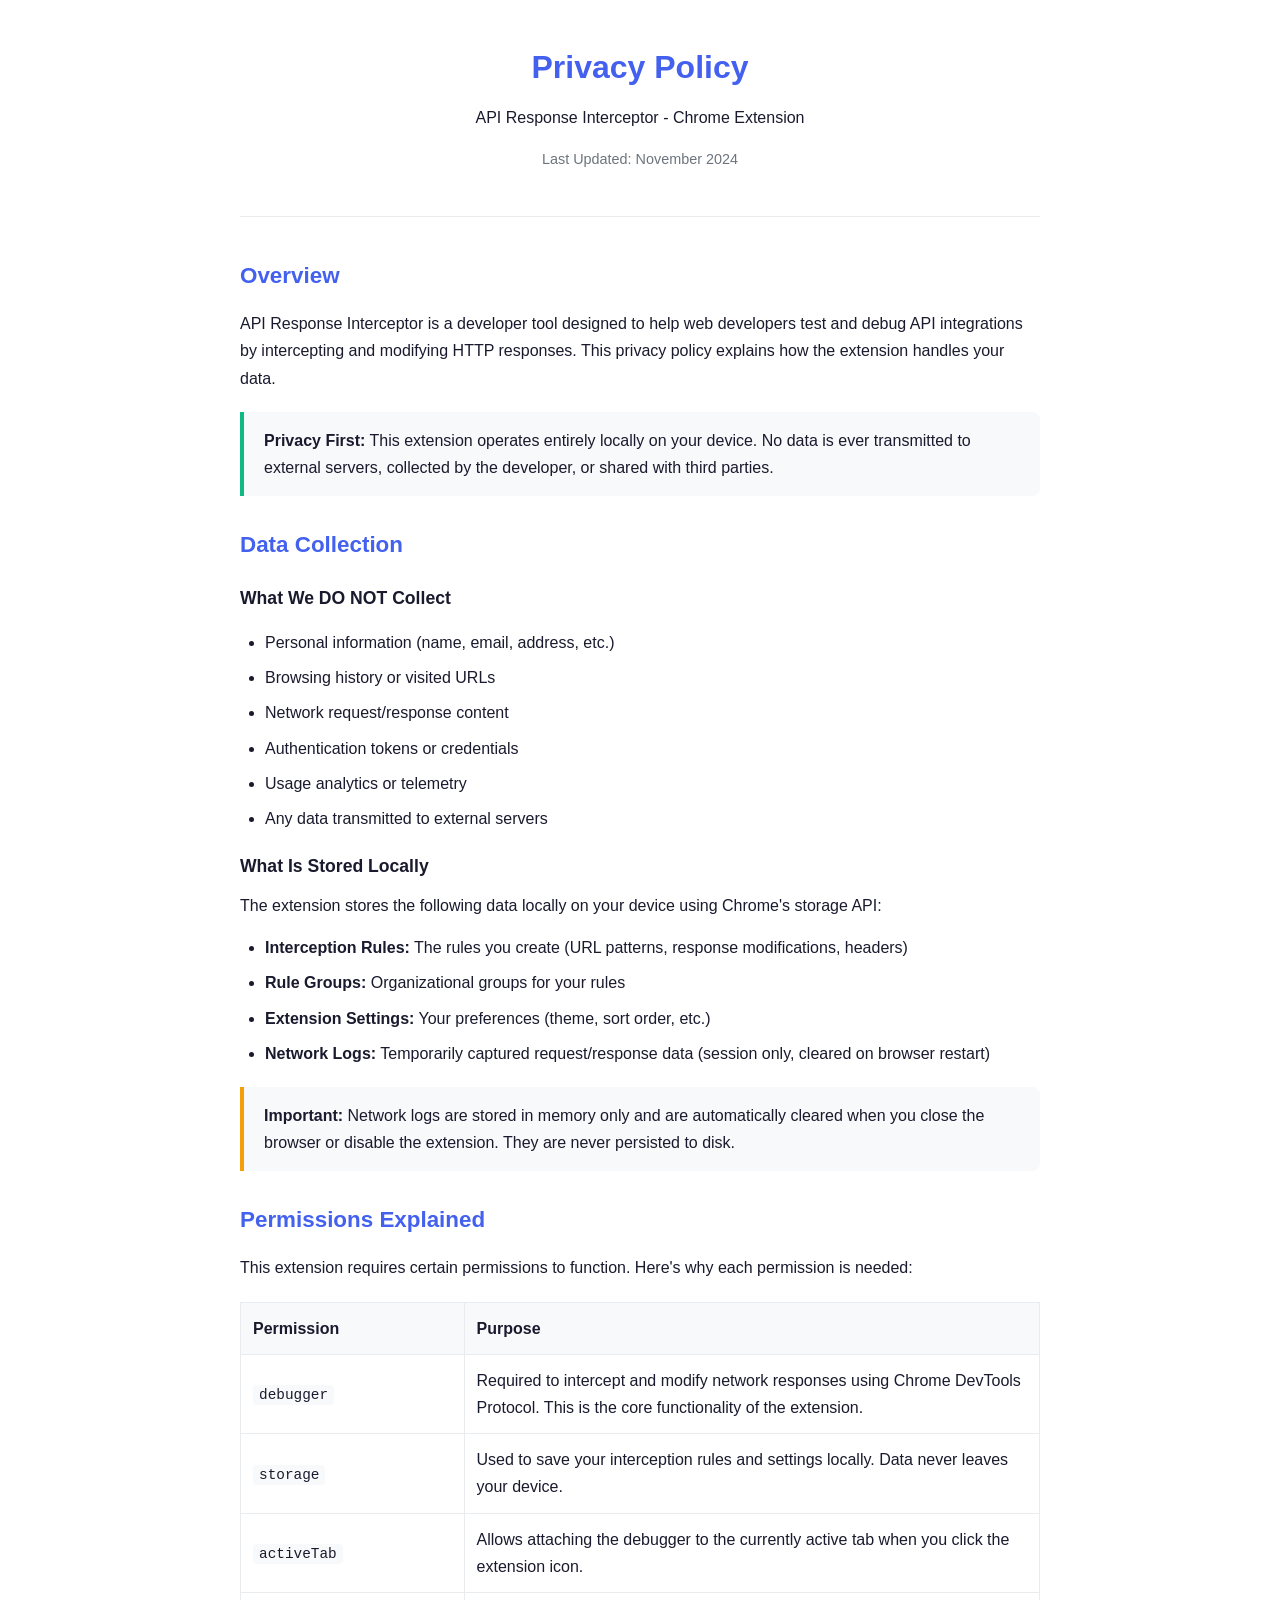
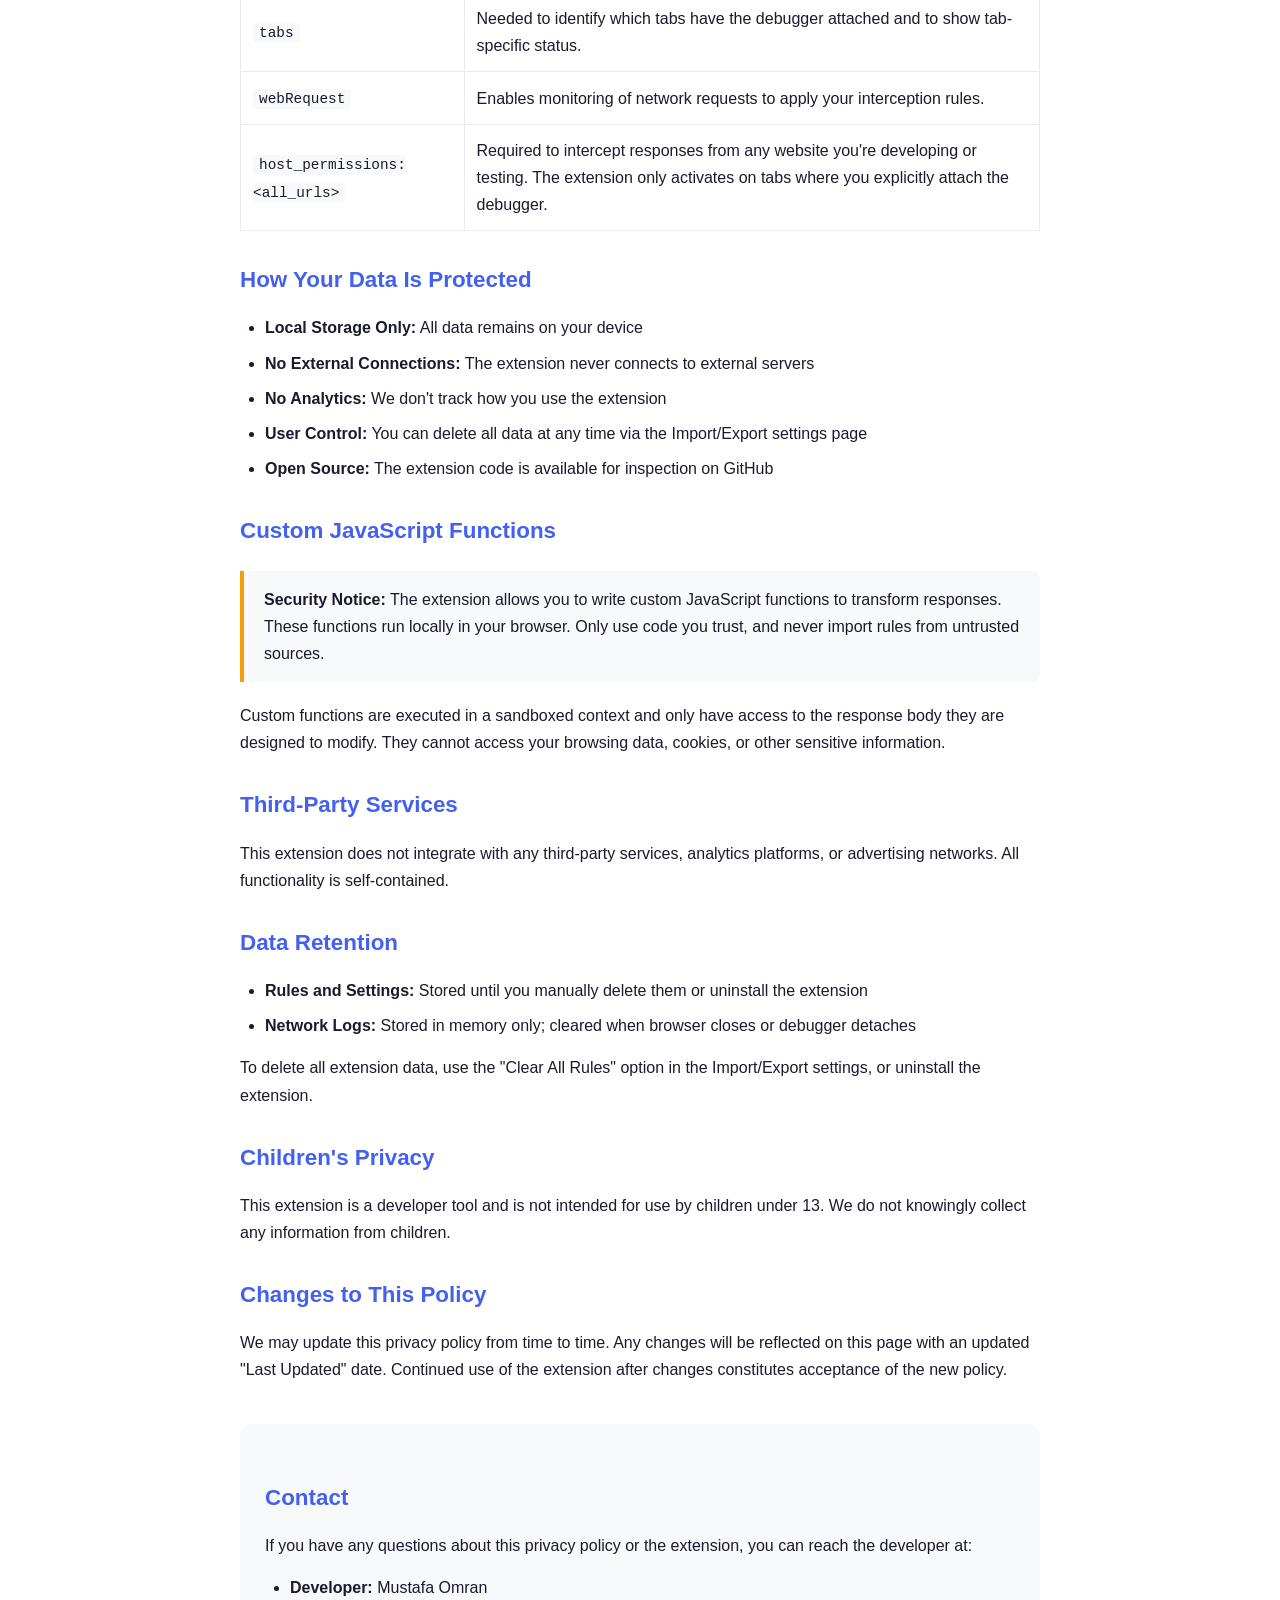
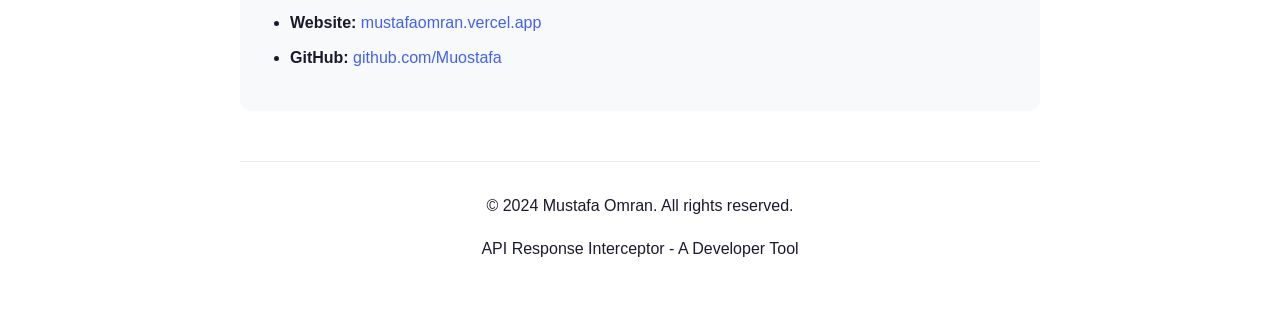
==== privacy-policy.html @ 498fbc94 "Add Chrome Web Store submission materials - Add privacy policy page (privacy-policy.html) - Add stor" ====
<!DOCTYPE html>
<html lang="en">
<head>
  <meta charset="UTF-8">
  <meta name="viewport" content="width=device-width, initial-scale=1.0">
  <title>Privacy Policy - API Response Interceptor</title>
  <style>
    :root {
      --bg-primary: #ffffff;
      --bg-secondary: #f8f9fa;
      --text-primary: #1a1a2e;
      --text-secondary: #6c757d;
      --border-color: #e9ecef;
      --accent-color: #4361ee;
    }

    @media (prefers-color-scheme: dark) {
      :root {
        --bg-primary: #1a1a2e;
        --bg-secondary: #16213e;
        --text-primary: #e9ecef;
        --text-secondary: #adb5bd;
        --border-color: #2d3748;
        --accent-color: #4cc9f0;
      }
    }

    * {
      margin: 0;
      padding: 0;
      box-sizing: border-box;
    }

    body {
      font-family: -apple-system, BlinkMacSystemFont, 'Segoe UI', Roboto, Oxygen, Ubuntu, sans-serif;
      background: var(--bg-primary);
      color: var(--text-primary);
      line-height: 1.7;
      padding: 40px 20px;
    }

    .container {
      max-width: 800px;
      margin: 0 auto;
    }

    header {
      text-align: center;
      margin-bottom: 40px;
      padding-bottom: 30px;
      border-bottom: 1px solid var(--border-color);
    }

    h1 {
      font-size: 2rem;
      margin-bottom: 10px;
      color: var(--accent-color);
    }

    .last-updated {
      color: var(--text-secondary);
      font-size: 0.9rem;
    }

    h2 {
      font-size: 1.4rem;
      margin: 30px 0 15px 0;
      color: var(--accent-color);
    }

    h3 {
      font-size: 1.1rem;
      margin: 20px 0 10px 0;
    }

    p {
      margin-bottom: 15px;
      color: var(--text-primary);
    }

    ul, ol {
      margin: 15px 0;
      padding-left: 25px;
    }

    li {
      margin-bottom: 8px;
    }

    .highlight-box {
      background: var(--bg-secondary);
      border-left: 4px solid var(--accent-color);
      padding: 15px 20px;
      margin: 20px 0;
      border-radius: 0 8px 8px 0;
    }

    .highlight-box.warning {
      border-left-color: #f59e0b;
    }

    .highlight-box.success {
      border-left-color: #10b981;
    }

    table {
      width: 100%;
      border-collapse: collapse;
      margin: 20px 0;
    }

    th, td {
      padding: 12px;
      text-align: left;
      border: 1px solid var(--border-color);
    }

    th {
      background: var(--bg-secondary);
      font-weight: 600;
    }

    code {
      background: var(--bg-secondary);
      padding: 2px 6px;
      border-radius: 4px;
      font-family: 'Fira Code', monospace;
      font-size: 0.9em;
    }

    .contact-section {
      background: var(--bg-secondary);
      padding: 25px;
      border-radius: 12px;
      margin-top: 40px;
    }

    a {
      color: var(--accent-color);
      text-decoration: none;
    }

    a:hover {
      text-decoration: underline;
    }

    footer {
      text-align: center;
      margin-top: 50px;
      padding-top: 30px;
      border-top: 1px solid var(--border-color);
      color: var(--text-secondary);
    }
  </style>
</head>
<body>
  <div class="container">
    <header>
      <h1>Privacy Policy</h1>
      <p class="subtitle">API Response Interceptor - Chrome Extension</p>
      <p class="last-updated">Last Updated: November 2024</p>
    </header>

    <section>
      <h2>Overview</h2>
      <p>
        API Response Interceptor is a developer tool designed to help web developers test and debug
        API integrations by intercepting and modifying HTTP responses. This privacy policy explains
        how the extension handles your data.
      </p>

      <div class="highlight-box success">
        <strong>Privacy First:</strong> This extension operates entirely locally on your device.
        No data is ever transmitted to external servers, collected by the developer, or shared with third parties.
      </div>
    </section>

    <section>
      <h2>Data Collection</h2>

      <h3>What We DO NOT Collect</h3>
      <ul>
        <li>Personal information (name, email, address, etc.)</li>
        <li>Browsing history or visited URLs</li>
        <li>Network request/response content</li>
        <li>Authentication tokens or credentials</li>
        <li>Usage analytics or telemetry</li>
        <li>Any data transmitted to external servers</li>
      </ul>

      <h3>What Is Stored Locally</h3>
      <p>The extension stores the following data locally on your device using Chrome's storage API:</p>
      <ul>
        <li><strong>Interception Rules:</strong> The rules you create (URL patterns, response modifications, headers)</li>
        <li><strong>Rule Groups:</strong> Organizational groups for your rules</li>
        <li><strong>Extension Settings:</strong> Your preferences (theme, sort order, etc.)</li>
        <li><strong>Network Logs:</strong> Temporarily captured request/response data (session only, cleared on browser restart)</li>
      </ul>

      <div class="highlight-box warning">
        <strong>Important:</strong> Network logs are stored in memory only and are automatically
        cleared when you close the browser or disable the extension. They are never persisted to disk.
      </div>
    </section>

    <section>
      <h2>Permissions Explained</h2>
      <p>This extension requires certain permissions to function. Here's why each permission is needed:</p>

      <table>
        <thead>
          <tr>
            <th>Permission</th>
            <th>Purpose</th>
          </tr>
        </thead>
        <tbody>
          <tr>
            <td><code>debugger</code></td>
            <td>Required to intercept and modify network responses using Chrome DevTools Protocol. This is the core functionality of the extension.</td>
          </tr>
          <tr>
            <td><code>storage</code></td>
            <td>Used to save your interception rules and settings locally. Data never leaves your device.</td>
          </tr>
          <tr>
            <td><code>activeTab</code></td>
            <td>Allows attaching the debugger to the currently active tab when you click the extension icon.</td>
          </tr>
          <tr>
            <td><code>tabs</code></td>
            <td>Needed to identify which tabs have the debugger attached and to show tab-specific status.</td>
          </tr>
          <tr>
            <td><code>webRequest</code></td>
            <td>Enables monitoring of network requests to apply your interception rules.</td>
          </tr>
          <tr>
            <td><code>host_permissions: &lt;all_urls&gt;</code></td>
            <td>Required to intercept responses from any website you're developing or testing. The extension only activates on tabs where you explicitly attach the debugger.</td>
          </tr>
        </tbody>
      </table>
    </section>

    <section>
      <h2>How Your Data Is Protected</h2>
      <ul>
        <li><strong>Local Storage Only:</strong> All data remains on your device</li>
        <li><strong>No External Connections:</strong> The extension never connects to external servers</li>
        <li><strong>No Analytics:</strong> We don't track how you use the extension</li>
        <li><strong>User Control:</strong> You can delete all data at any time via the Import/Export settings page</li>
        <li><strong>Open Source:</strong> The extension code is available for inspection on GitHub</li>
      </ul>
    </section>

    <section>
      <h2>Custom JavaScript Functions</h2>
      <div class="highlight-box warning">
        <strong>Security Notice:</strong> The extension allows you to write custom JavaScript functions
        to transform responses. These functions run locally in your browser. Only use code you trust,
        and never import rules from untrusted sources.
      </div>
      <p>
        Custom functions are executed in a sandboxed context and only have access to the response body
        they are designed to modify. They cannot access your browsing data, cookies, or other sensitive
        information.
      </p>
    </section>

    <section>
      <h2>Third-Party Services</h2>
      <p>
        This extension does not integrate with any third-party services, analytics platforms,
        or advertising networks. All functionality is self-contained.
      </p>
    </section>

    <section>
      <h2>Data Retention</h2>
      <ul>
        <li><strong>Rules and Settings:</strong> Stored until you manually delete them or uninstall the extension</li>
        <li><strong>Network Logs:</strong> Stored in memory only; cleared when browser closes or debugger detaches</li>
      </ul>
      <p>
        To delete all extension data, use the "Clear All Rules" option in the Import/Export settings,
        or uninstall the extension.
      </p>
    </section>

    <section>
      <h2>Children's Privacy</h2>
      <p>
        This extension is a developer tool and is not intended for use by children under 13.
        We do not knowingly collect any information from children.
      </p>
    </section>

    <section>
      <h2>Changes to This Policy</h2>
      <p>
        We may update this privacy policy from time to time. Any changes will be reflected on this
        page with an updated "Last Updated" date. Continued use of the extension after changes
        constitutes acceptance of the new policy.
      </p>
    </section>

    <section class="contact-section">
      <h2>Contact</h2>
      <p>
        If you have any questions about this privacy policy or the extension, you can reach the developer at:
      </p>
      <ul>
        <li><strong>Developer:</strong> Mustafa Omran</li>
        <li><strong>Website:</strong> <a href="https://mustafaomran.vercel.app/" target="_blank">mustafaomran.vercel.app</a></li>
        <li><strong>GitHub:</strong> <a href="https://github.com/Muostafa" target="_blank">github.com/Muostafa</a></li>
      </ul>
    </section>

    <footer>
      <p>&copy; 2024 Mustafa Omran. All rights reserved.</p>
      <p>API Response Interceptor - A Developer Tool</p>
    </footer>
  </div>
</body>
</html>
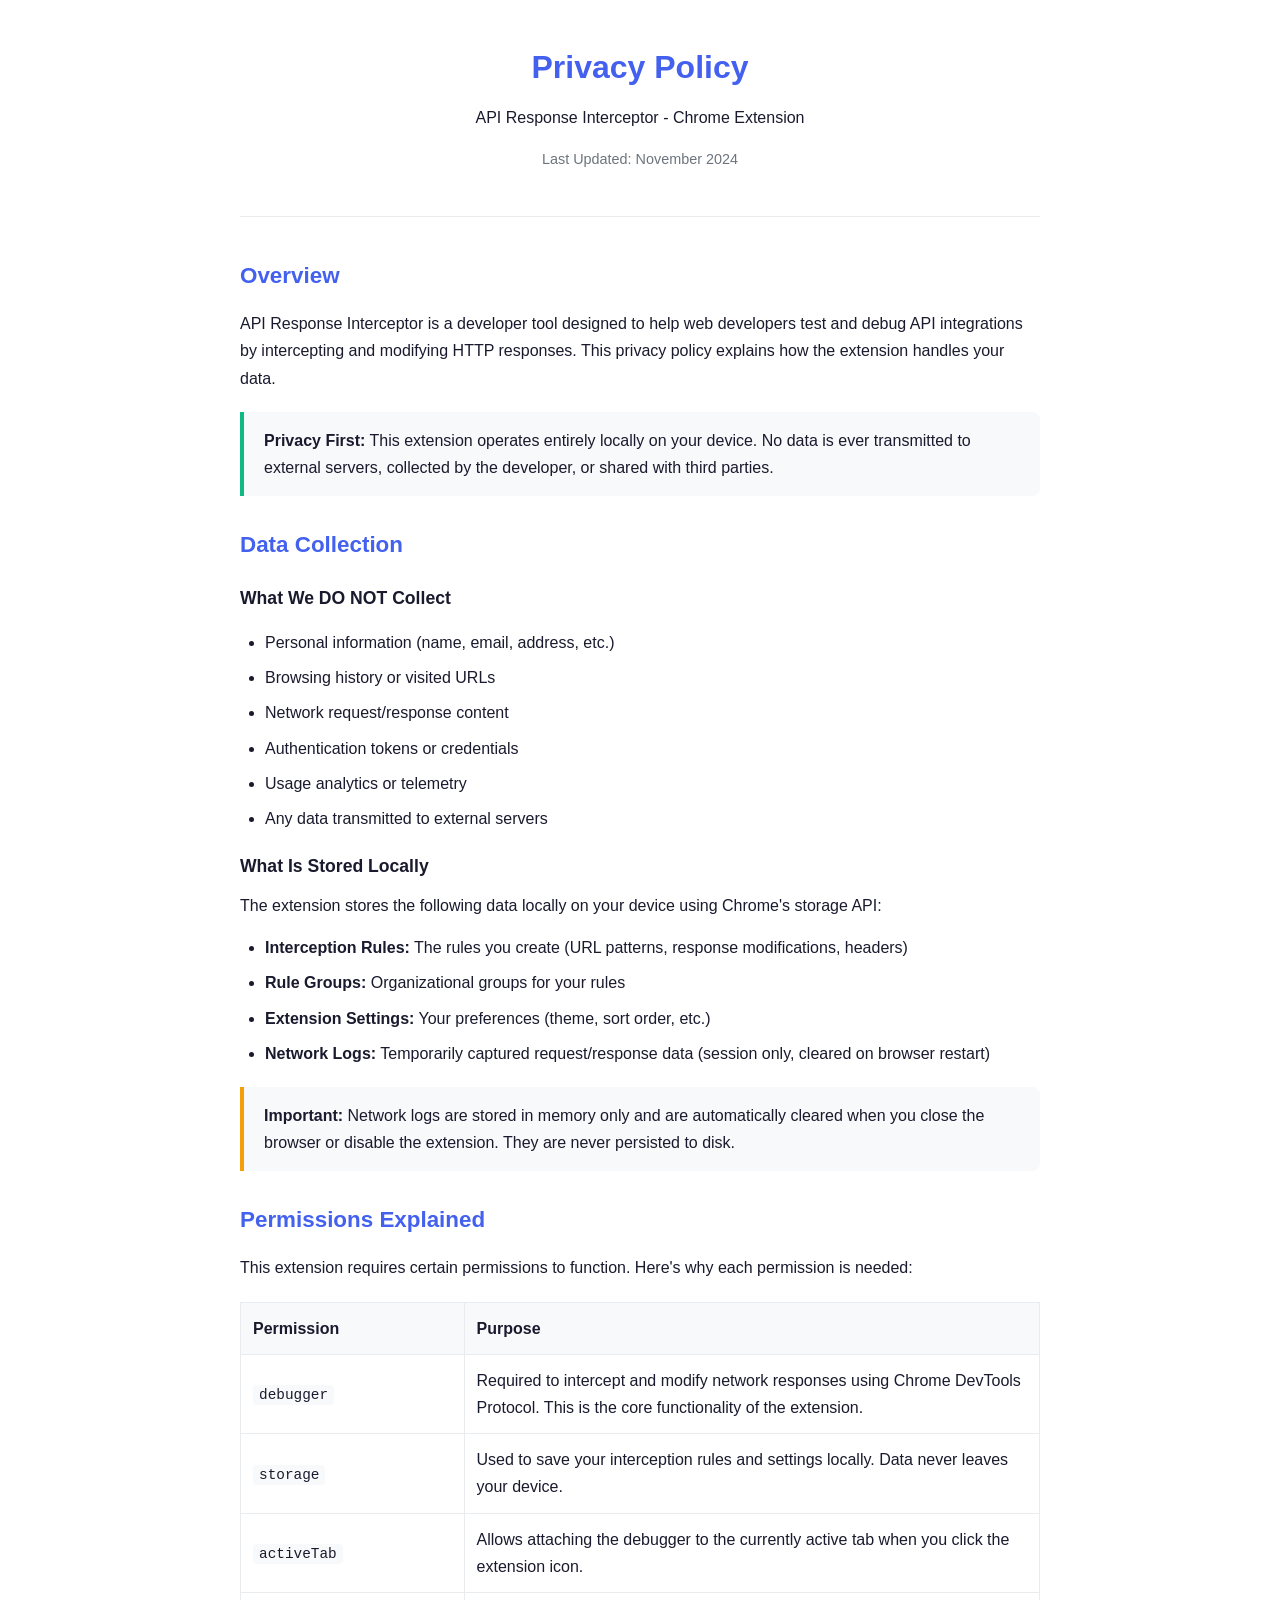
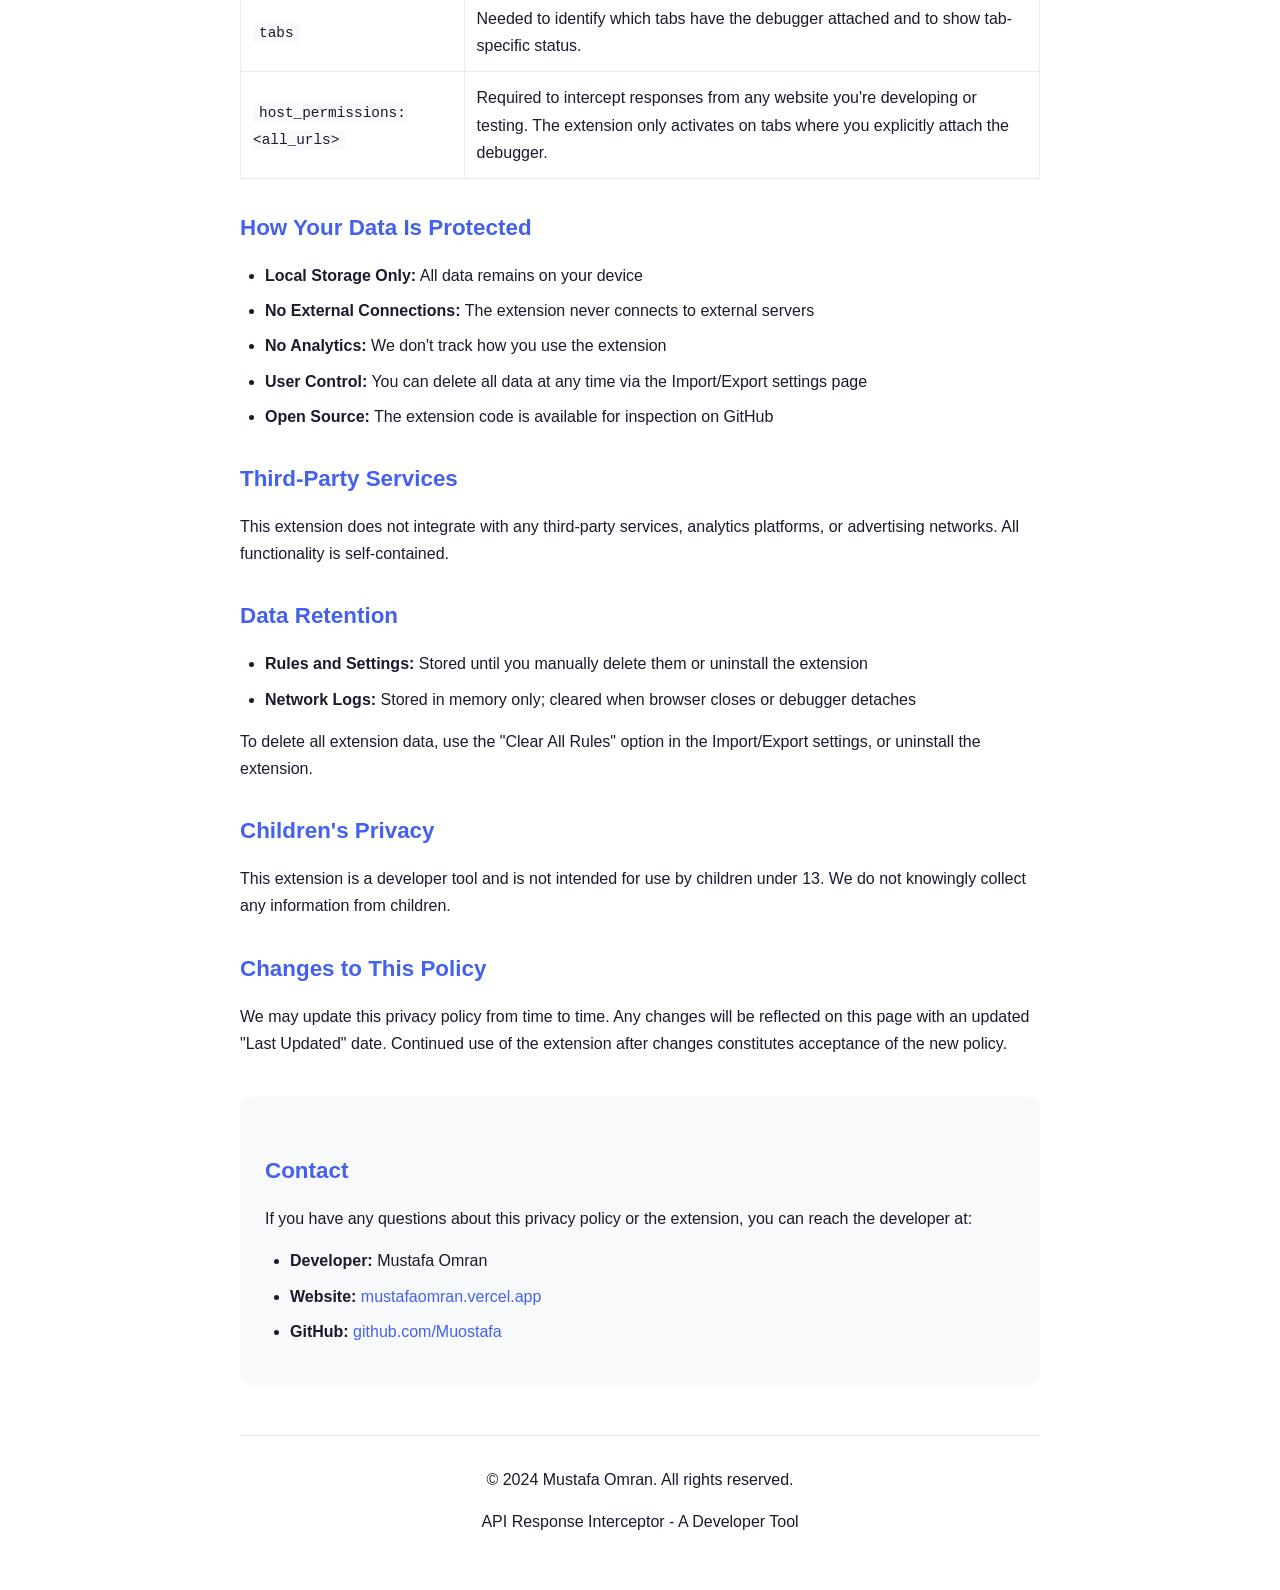
==== commit 2777117e: "Improve Chrome Web Store compliance - Remove unused webRequest permission from manifest - Update des" ====
--- a/privacy-policy.html
+++ b/privacy-policy.html
@@ -232,10 +232,6 @@
             <td>Needed to identify which tabs have the debugger attached and to show tab-specific status.</td>
           </tr>
           <tr>
-            <td><code>webRequest</code></td>
-            <td>Enables monitoring of network requests to apply your interception rules.</td>
-          </tr>
-          <tr>
             <td><code>host_permissions: &lt;all_urls&gt;</code></td>
             <td>Required to intercept responses from any website you're developing or testing. The extension only activates on tabs where you explicitly attach the debugger.</td>
           </tr>
@@ -252,20 +248,6 @@
         <li><strong>User Control:</strong> You can delete all data at any time via the Import/Export settings page</li>
         <li><strong>Open Source:</strong> The extension code is available for inspection on GitHub</li>
       </ul>
-    </section>
-
-    <section>
-      <h2>Custom JavaScript Functions</h2>
-      <div class="highlight-box warning">
-        <strong>Security Notice:</strong> The extension allows you to write custom JavaScript functions
-        to transform responses. These functions run locally in your browser. Only use code you trust,
-        and never import rules from untrusted sources.
-      </div>
-      <p>
-        Custom functions are executed in a sandboxed context and only have access to the response body
-        they are designed to modify. They cannot access your browsing data, cookies, or other sensitive
-        information.
-      </p>
     </section>
 
     <section>
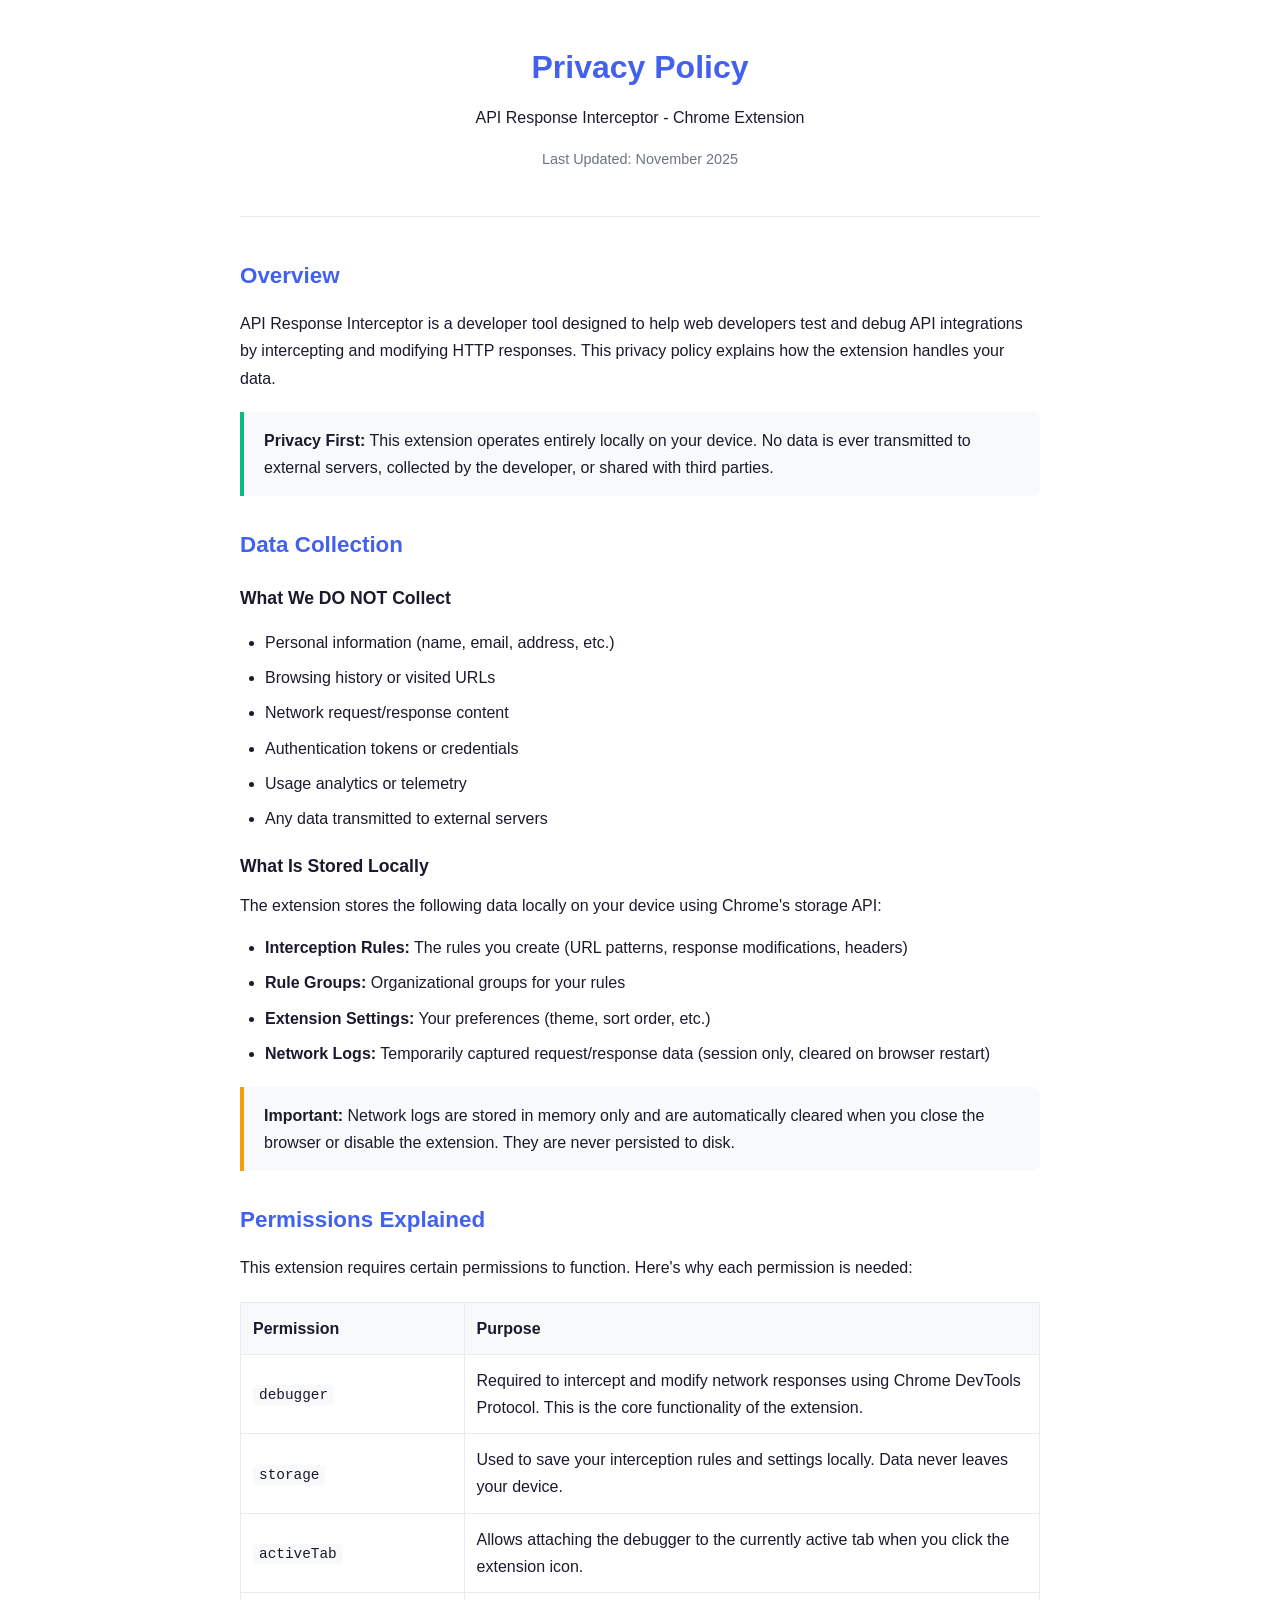
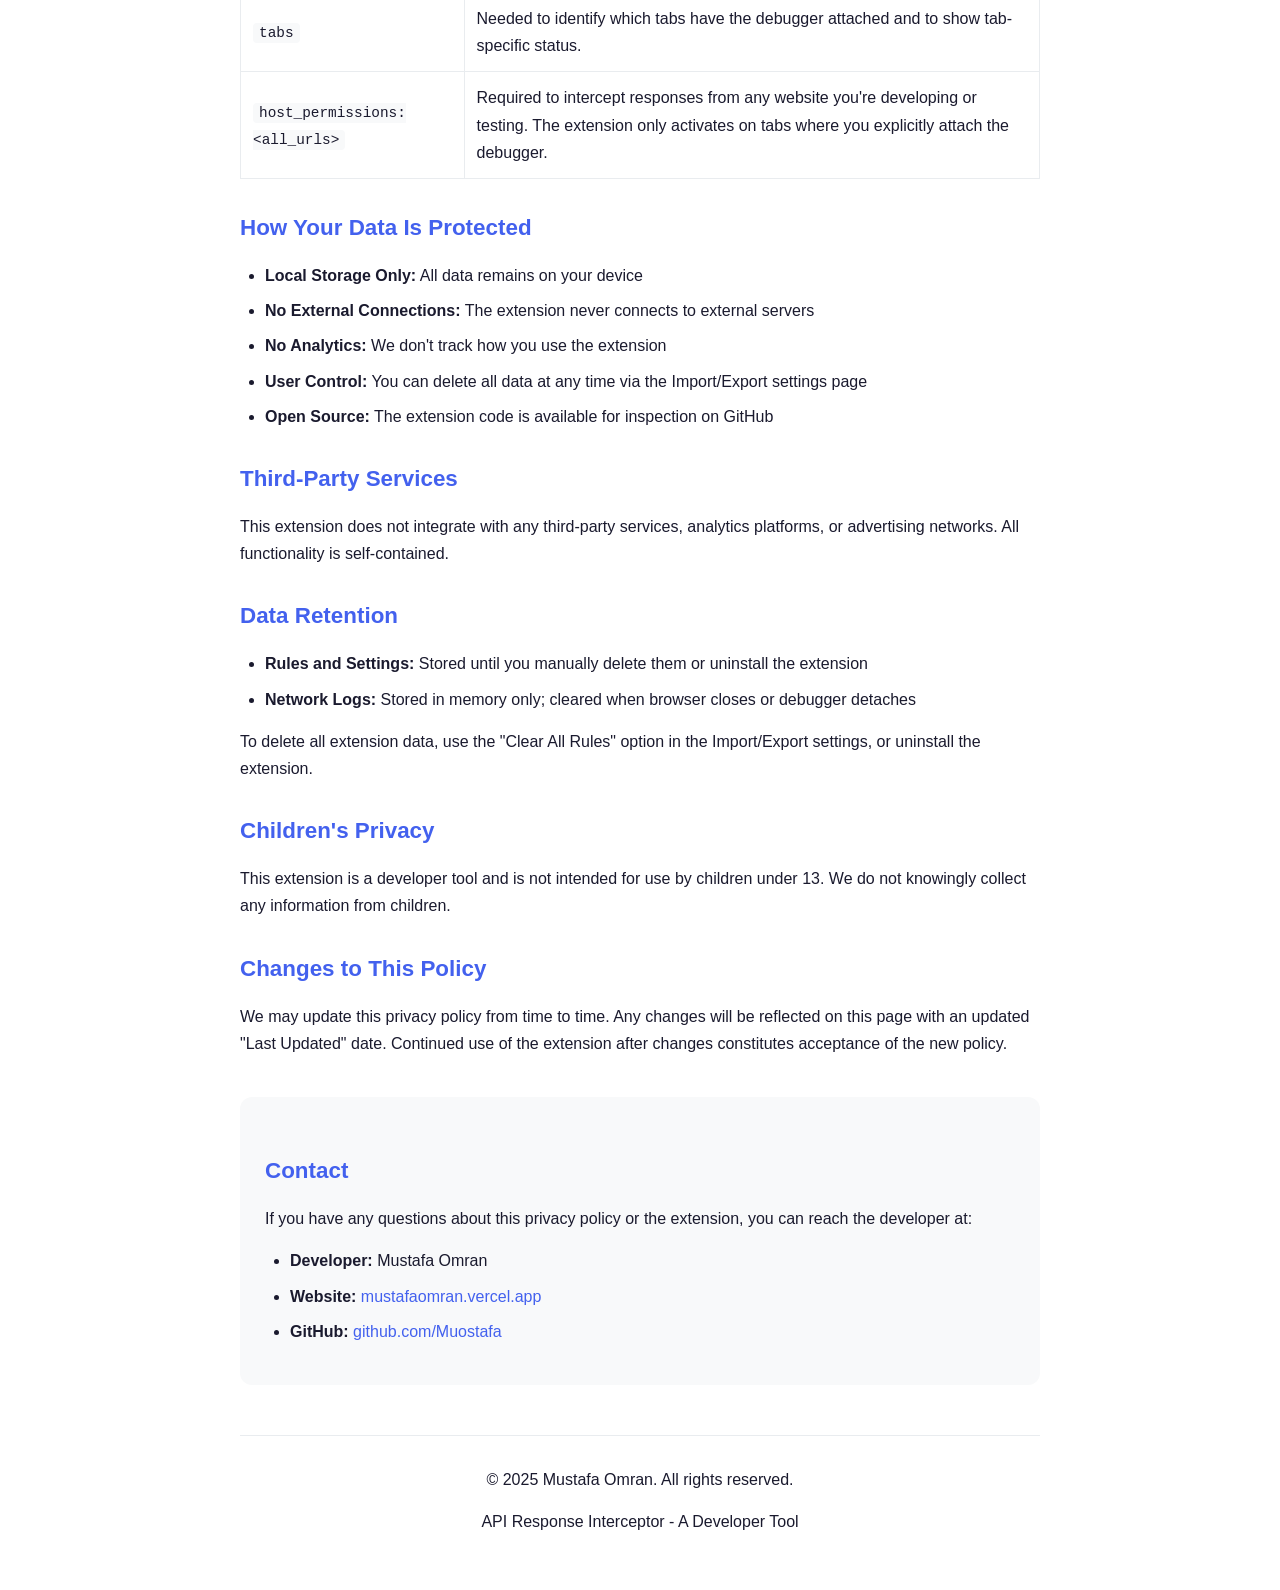
==== commit ca0dc8d9: "Fix Chrome Web Store listing inconsistencies - Remove reference to JavaScript function modification " ====
--- a/privacy-policy.html
+++ b/privacy-policy.html
@@ -158,7 +158,7 @@
     <header>
       <h1>Privacy Policy</h1>
       <p class="subtitle">API Response Interceptor - Chrome Extension</p>
-      <p class="last-updated">Last Updated: November 2024</p>
+      <p class="last-updated">Last Updated: November 2025</p>
     </header>
 
     <section>
@@ -300,7 +300,7 @@
     </section>
 
     <footer>
-      <p>&copy; 2024 Mustafa Omran. All rights reserved.</p>
+      <p>&copy; 2025 Mustafa Omran. All rights reserved.</p>
       <p>API Response Interceptor - A Developer Tool</p>
     </footer>
   </div>
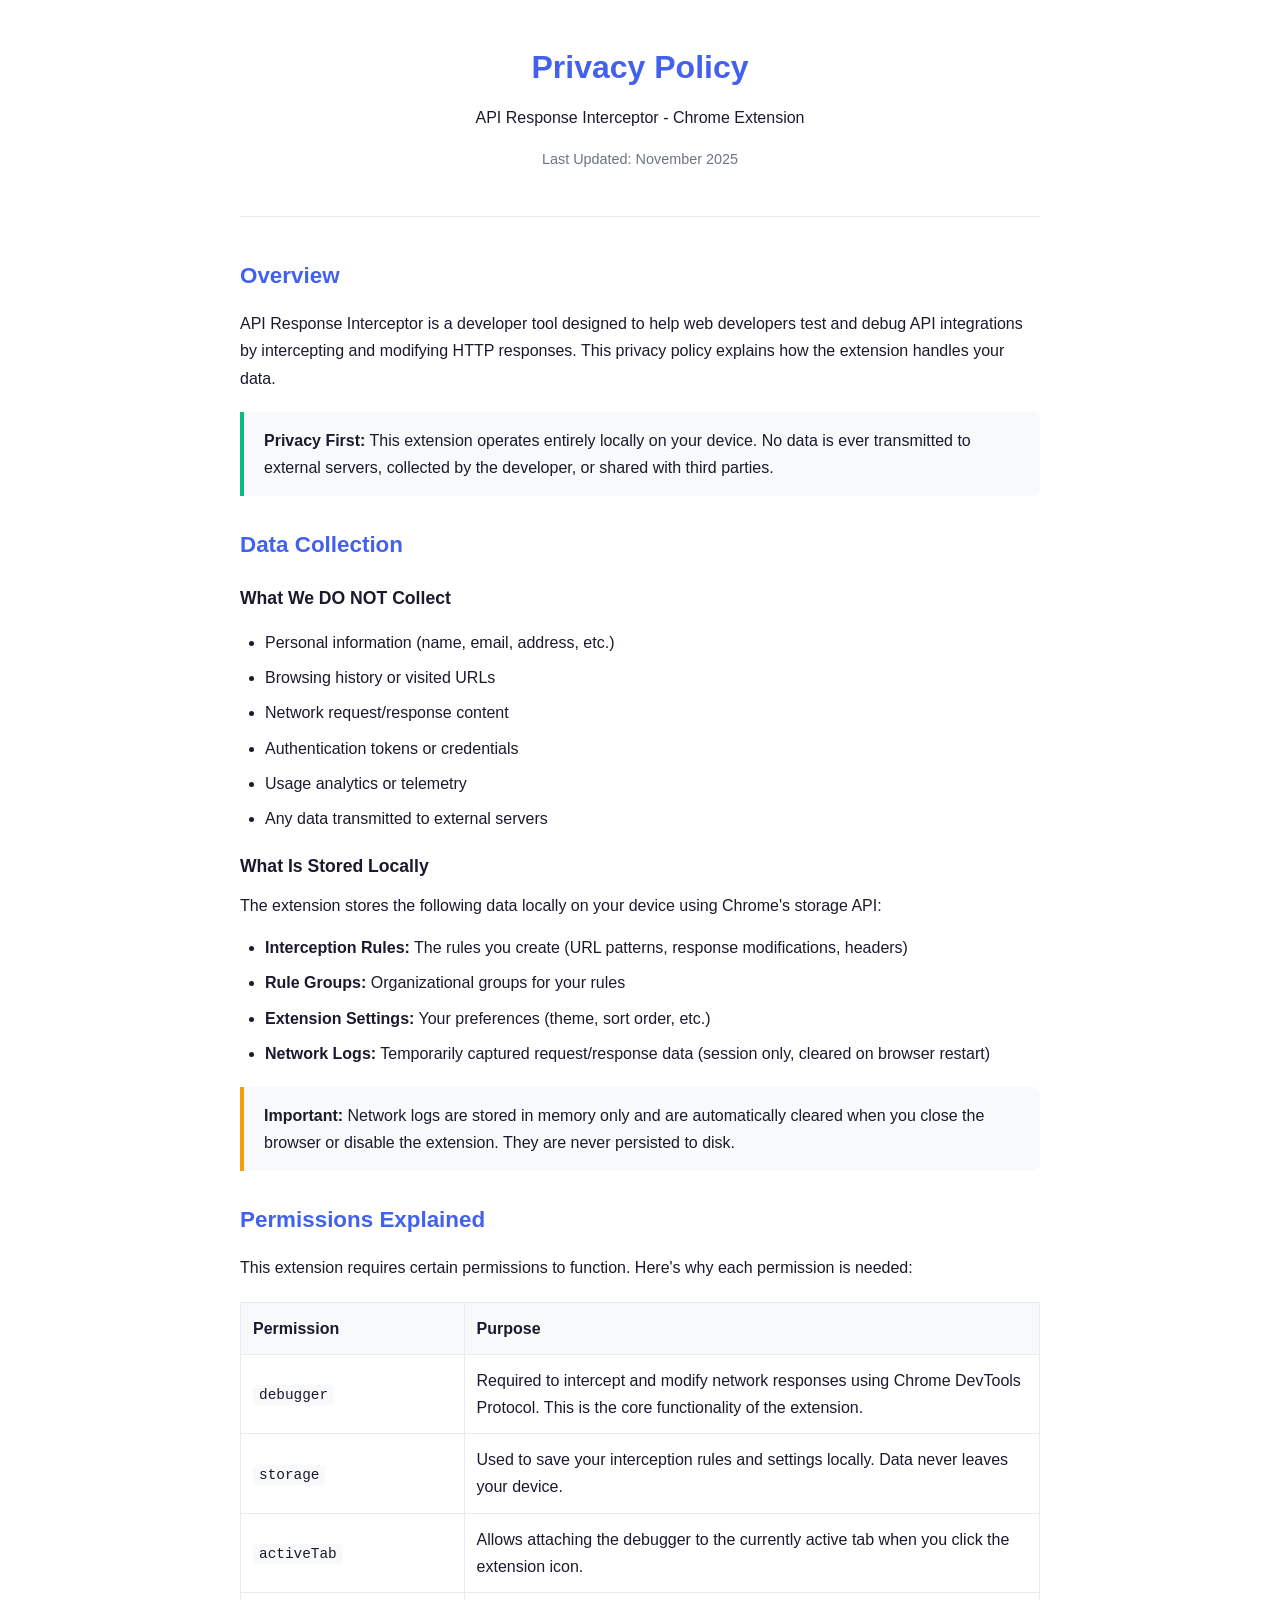
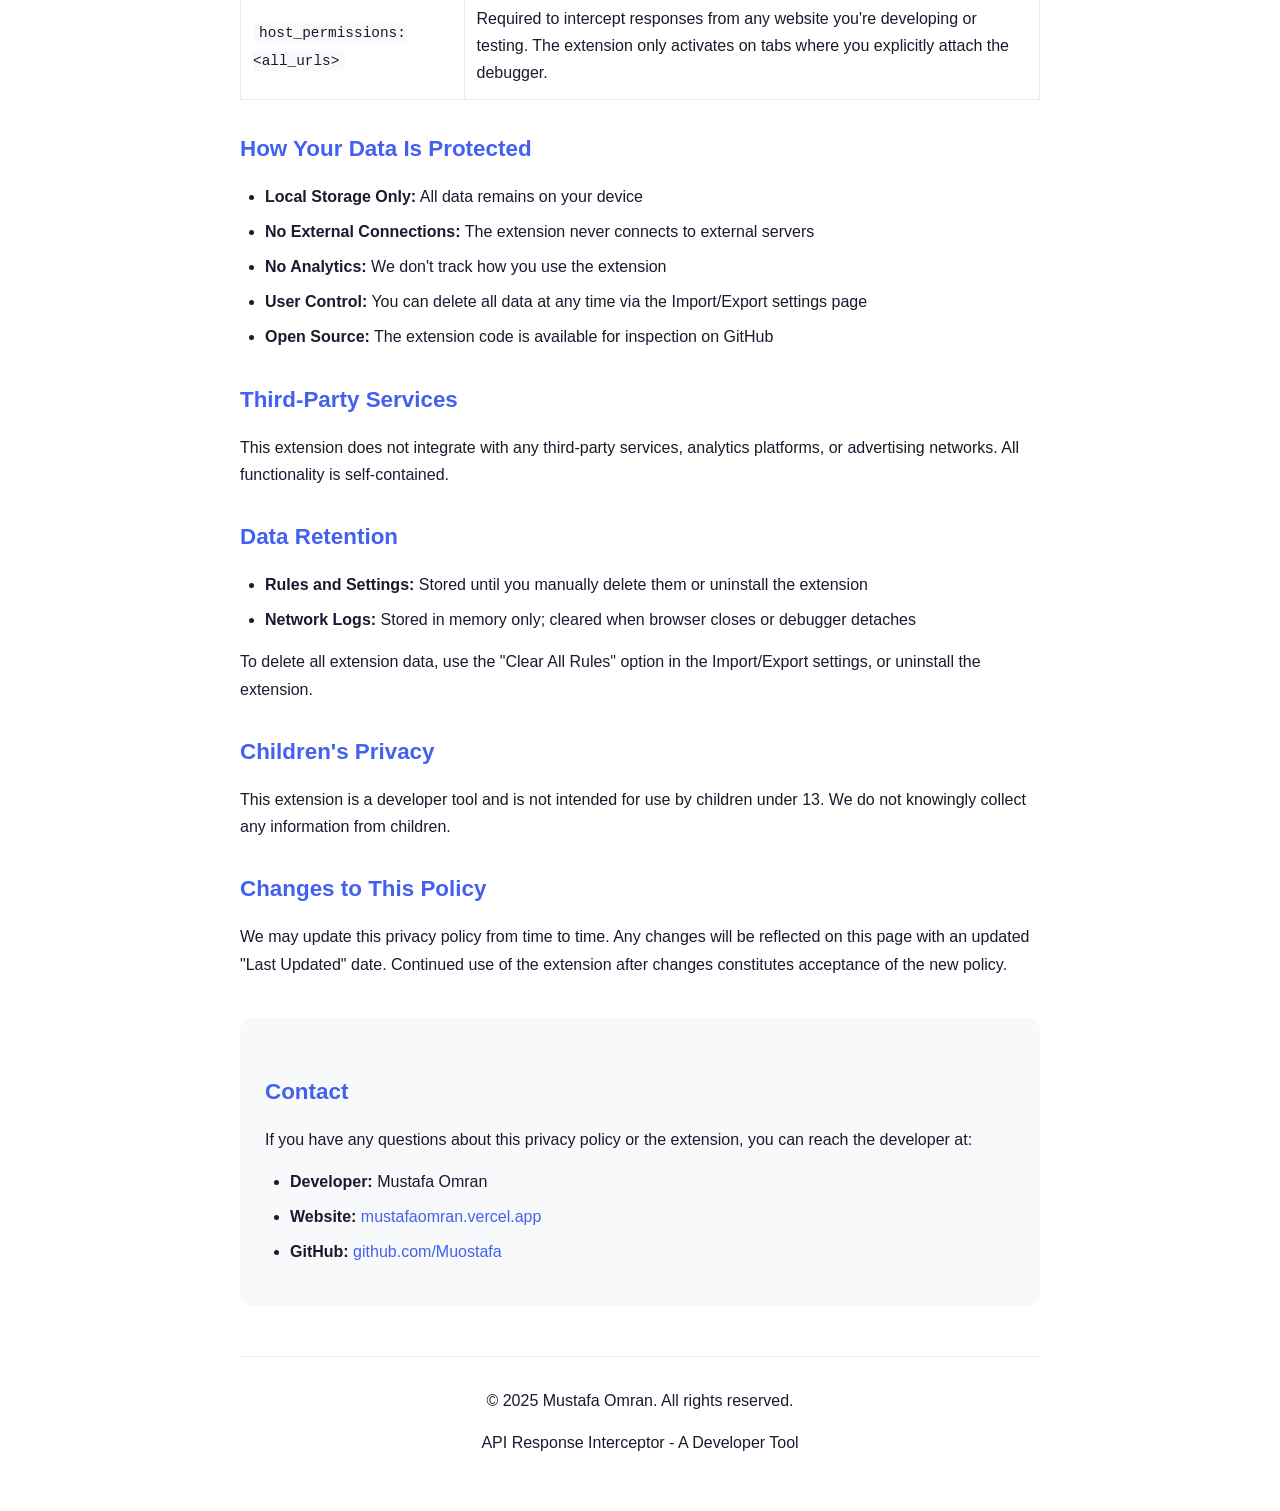
==== commit 7ac55abe: "Update privacy policy to reflect removal of 'tabs' permission Remove the 'tabs' permission entry fro" ====
--- a/privacy-policy.html
+++ b/privacy-policy.html
@@ -228,10 +228,6 @@
             <td>Allows attaching the debugger to the currently active tab when you click the extension icon.</td>
           </tr>
           <tr>
-            <td><code>tabs</code></td>
-            <td>Needed to identify which tabs have the debugger attached and to show tab-specific status.</td>
-          </tr>
-          <tr>
             <td><code>host_permissions: &lt;all_urls&gt;</code></td>
             <td>Required to intercept responses from any website you're developing or testing. The extension only activates on tabs where you explicitly attach the debugger.</td>
           </tr>
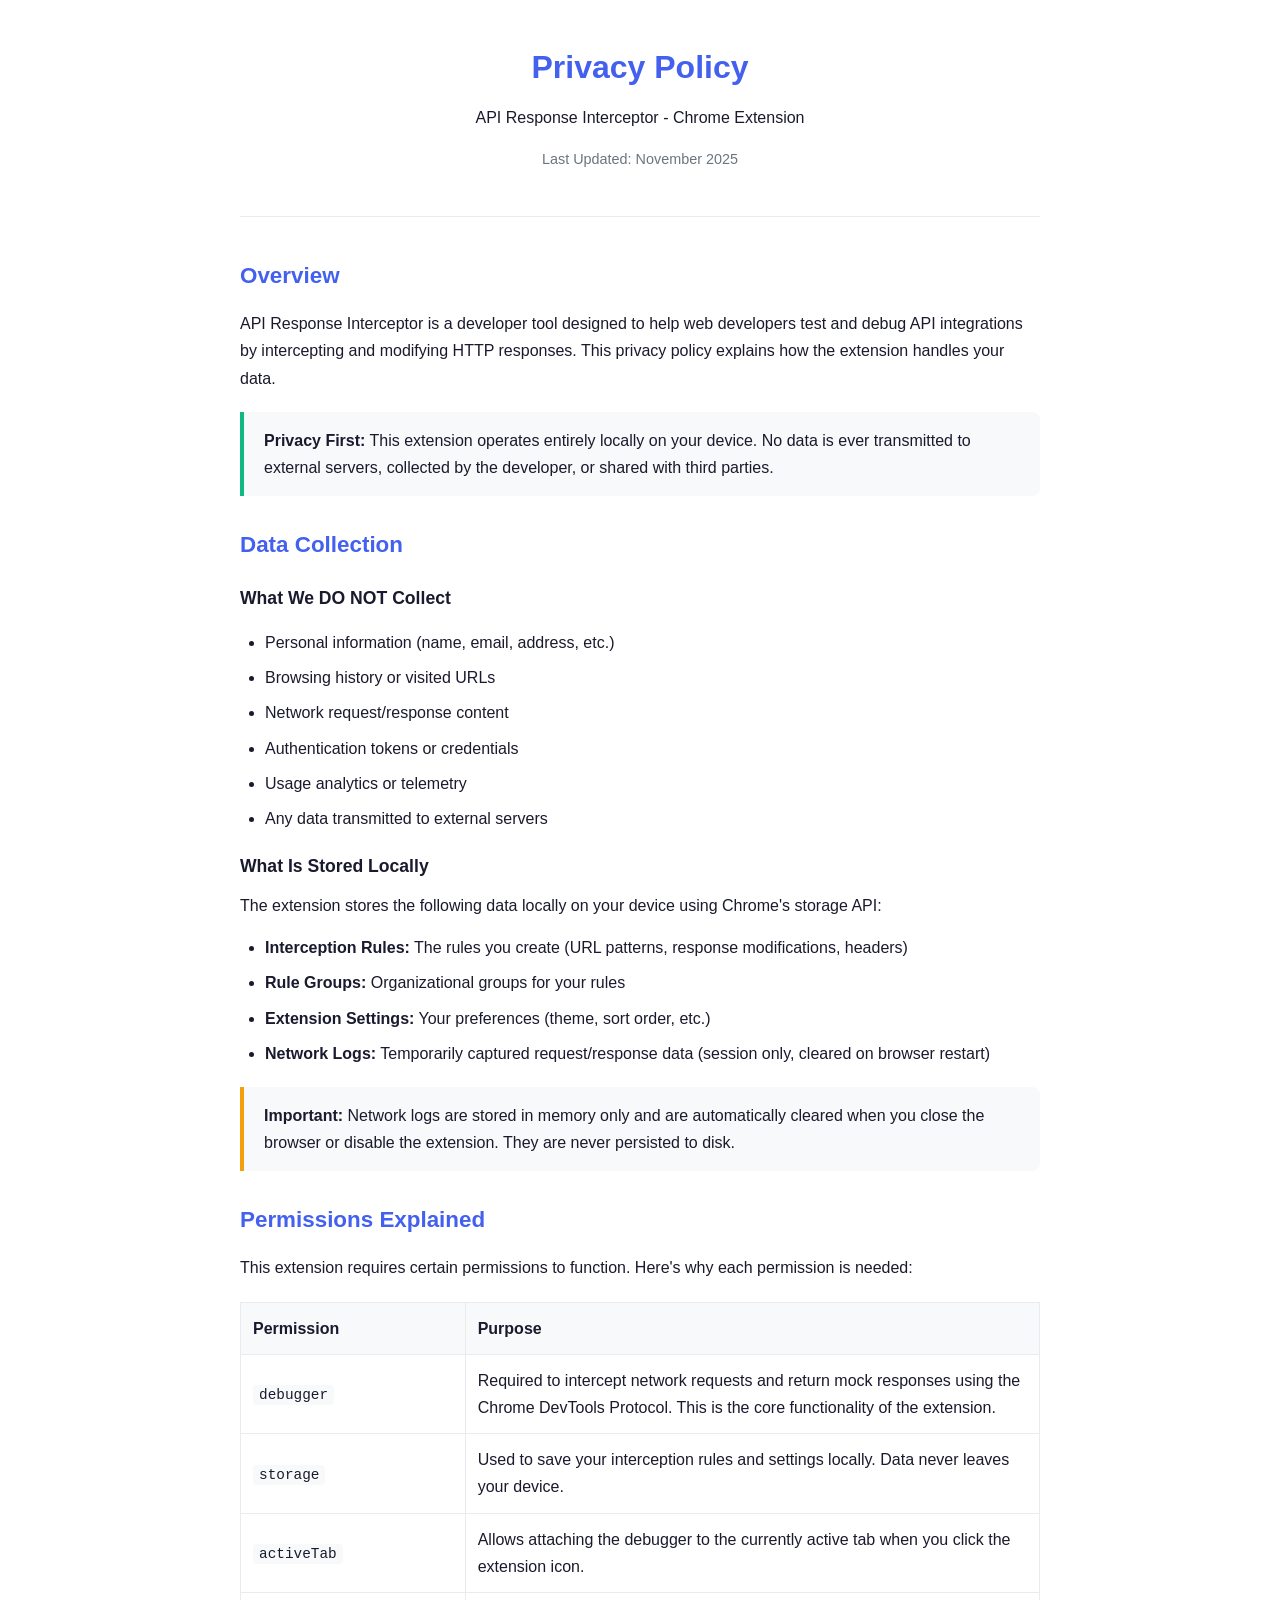
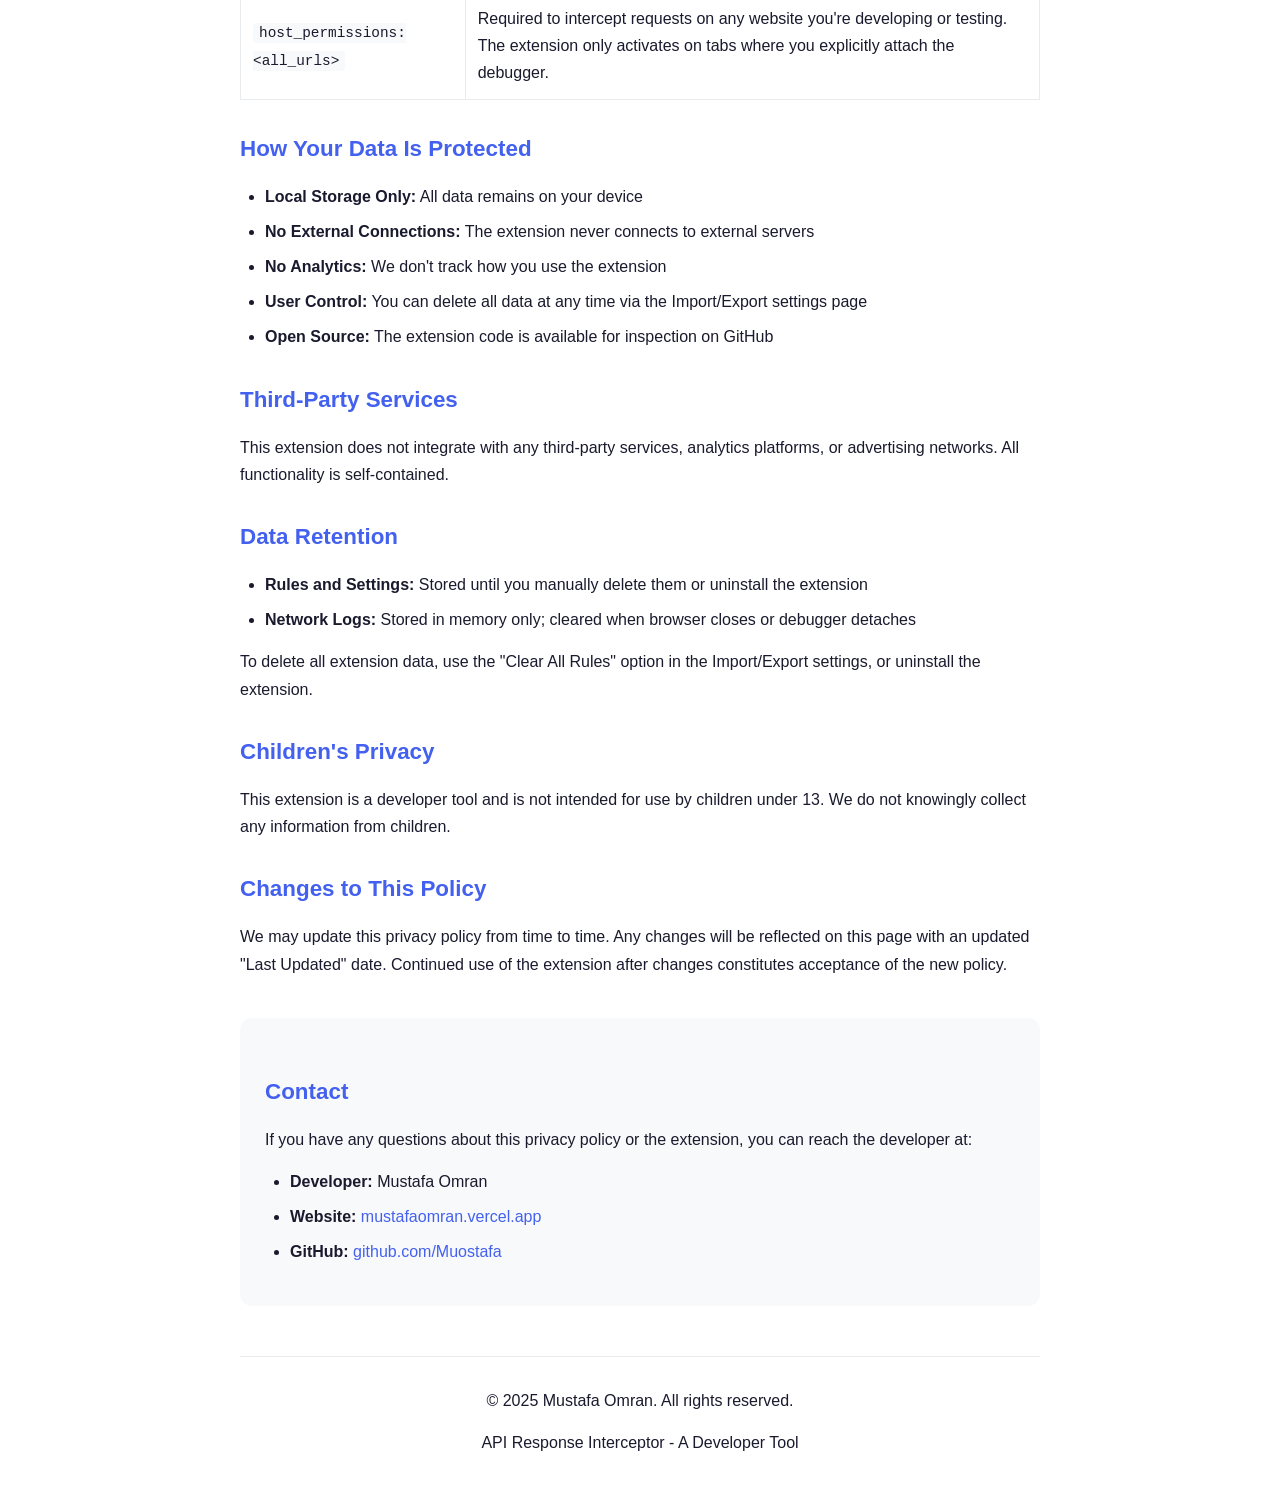
==== commit 10f676f5: "Refactor API Response Interceptor to support mock-only responses - Updated documentation to reflect " ====
--- a/privacy-policy.html
+++ b/privacy-policy.html
@@ -217,7 +217,7 @@
         <tbody>
           <tr>
             <td><code>debugger</code></td>
-            <td>Required to intercept and modify network responses using Chrome DevTools Protocol. This is the core functionality of the extension.</td>
+            <td>Required to intercept network requests and return mock responses using the Chrome DevTools Protocol. This is the core functionality of the extension.</td>
           </tr>
           <tr>
             <td><code>storage</code></td>
@@ -229,7 +229,7 @@
           </tr>
           <tr>
             <td><code>host_permissions: &lt;all_urls&gt;</code></td>
-            <td>Required to intercept responses from any website you're developing or testing. The extension only activates on tabs where you explicitly attach the debugger.</td>
+            <td>Required to intercept requests on any website you're developing or testing. The extension only activates on tabs where you explicitly attach the debugger.</td>
           </tr>
         </tbody>
       </table>
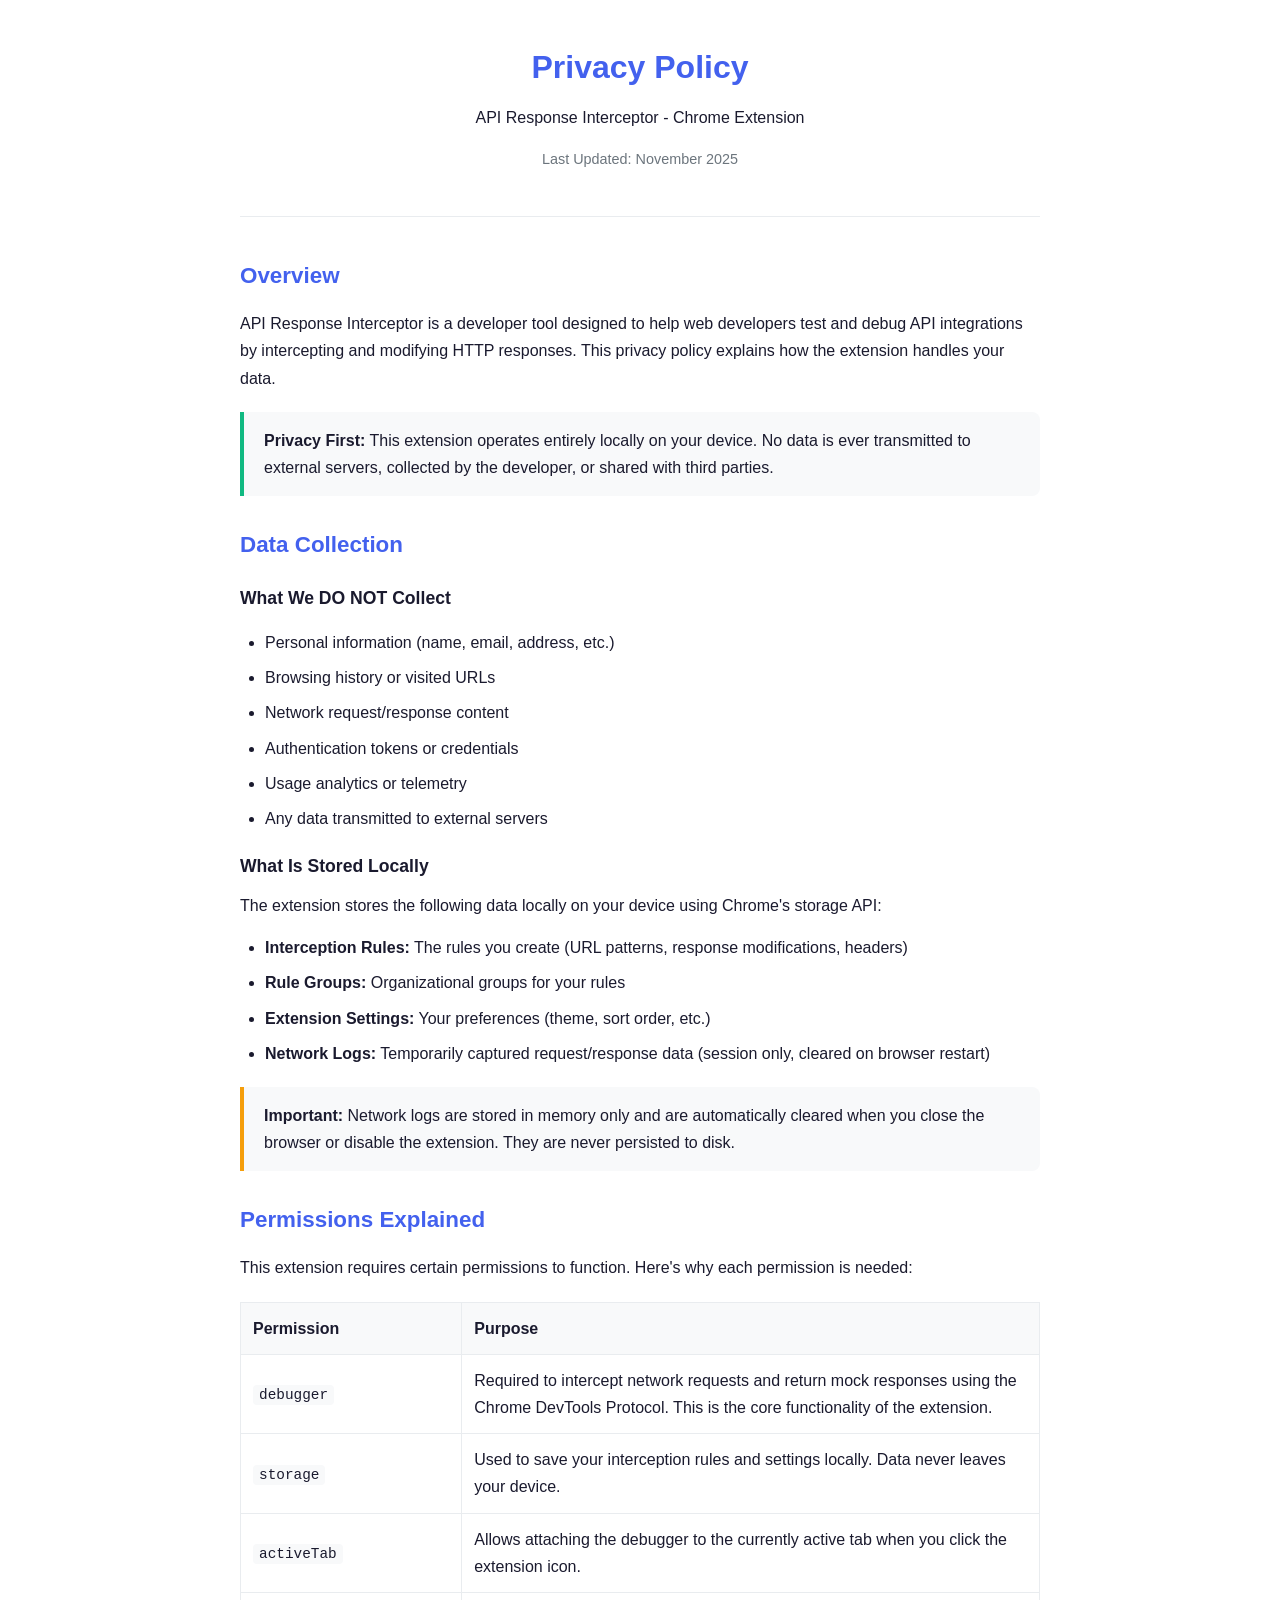
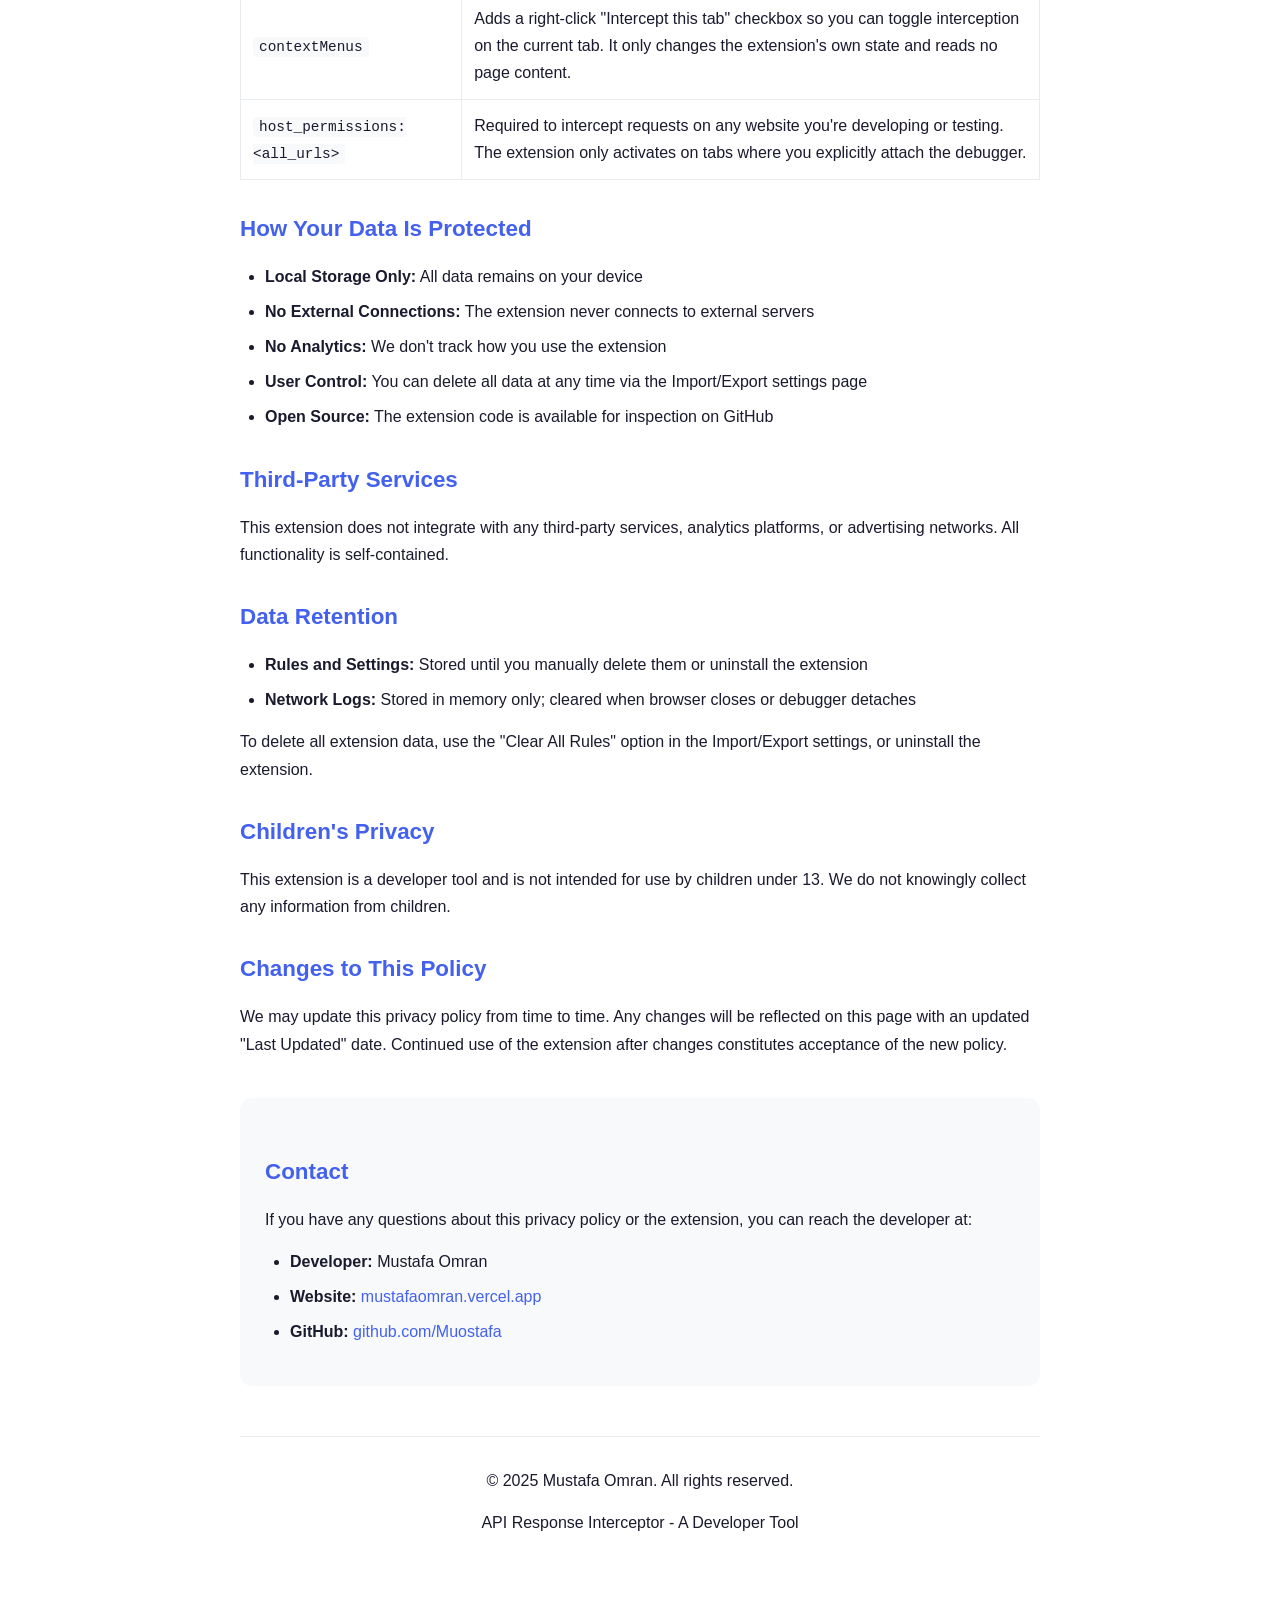
==== commit 5b1ae9f0: "feat: add context menu option to toggle interception for the current tab" ====
--- a/privacy-policy.html
+++ b/privacy-policy.html
@@ -228,6 +228,10 @@
             <td>Allows attaching the debugger to the currently active tab when you click the extension icon.</td>
           </tr>
           <tr>
+            <td><code>contextMenus</code></td>
+            <td>Adds a right-click "Intercept this tab" checkbox so you can toggle interception on the current tab. It only changes the extension's own state and reads no page content.</td>
+          </tr>
+          <tr>
             <td><code>host_permissions: &lt;all_urls&gt;</code></td>
             <td>Required to intercept requests on any website you're developing or testing. The extension only activates on tabs where you explicitly attach the debugger.</td>
           </tr>
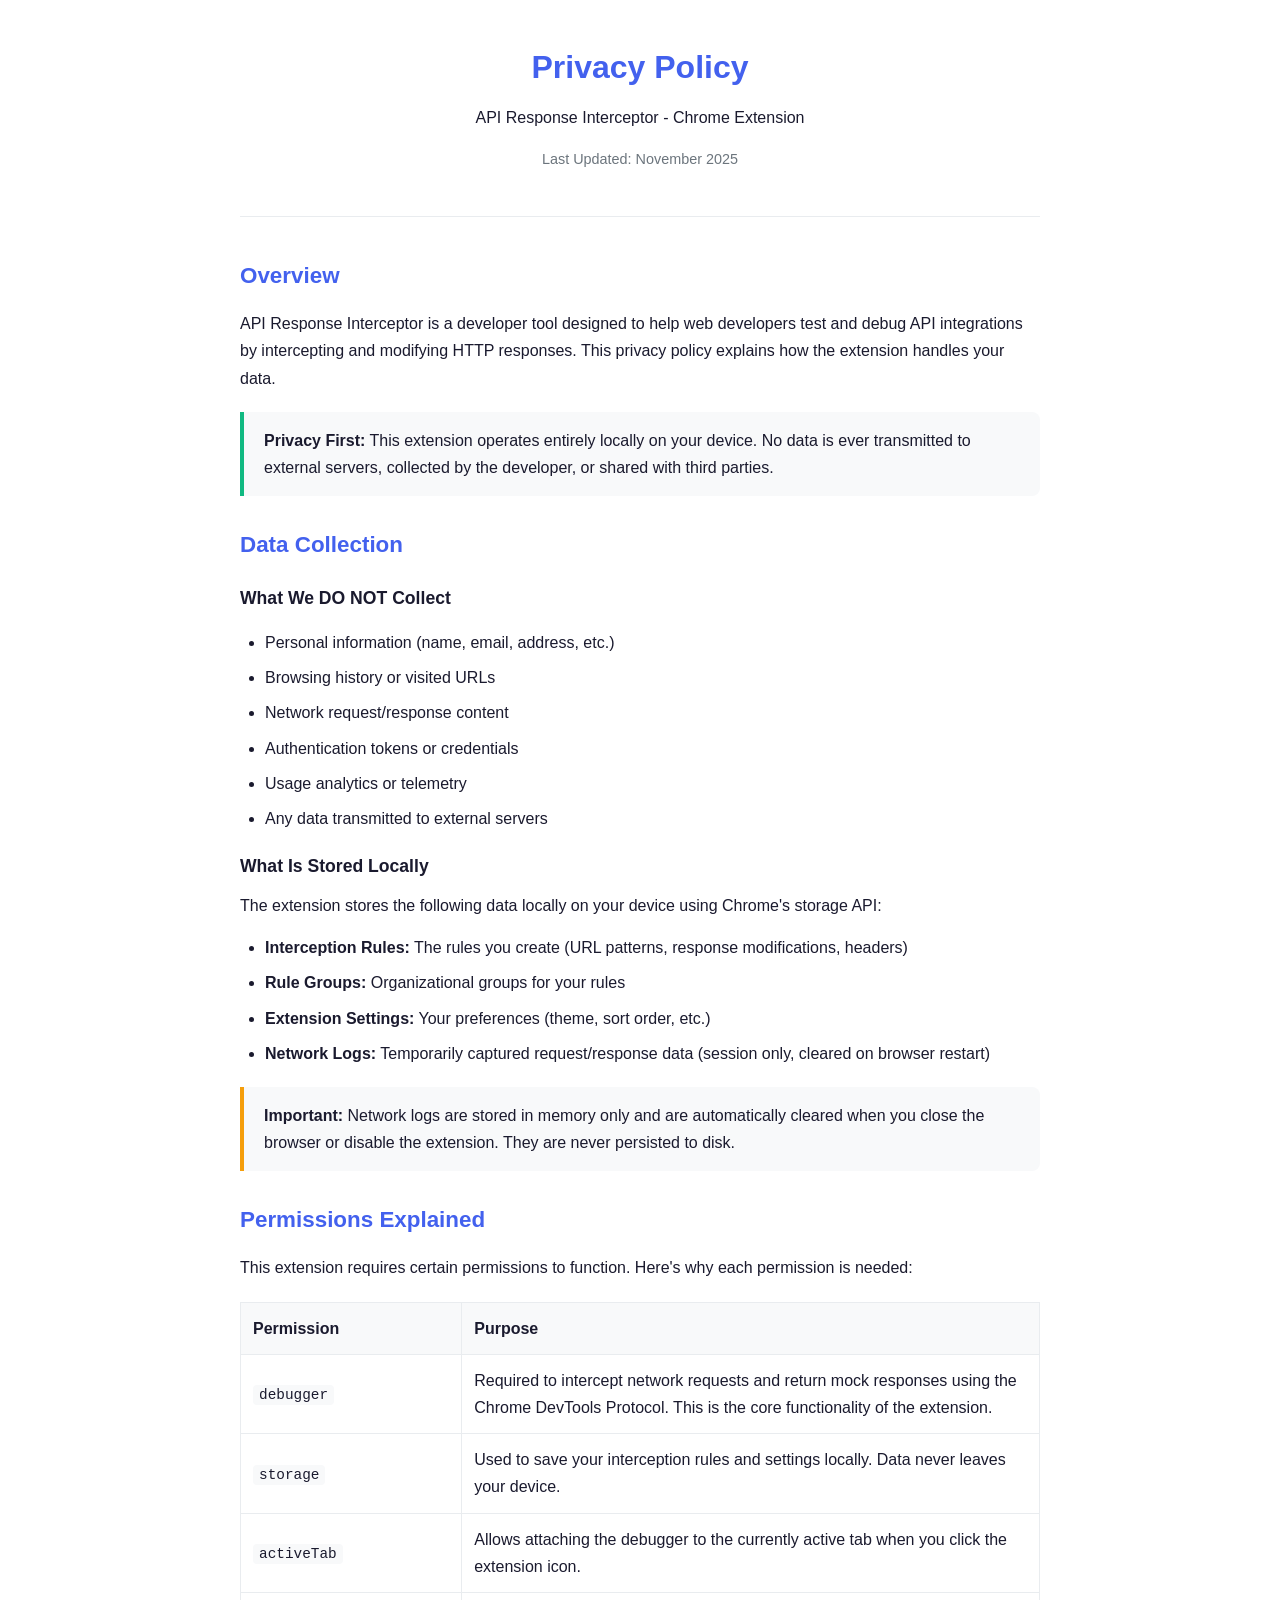
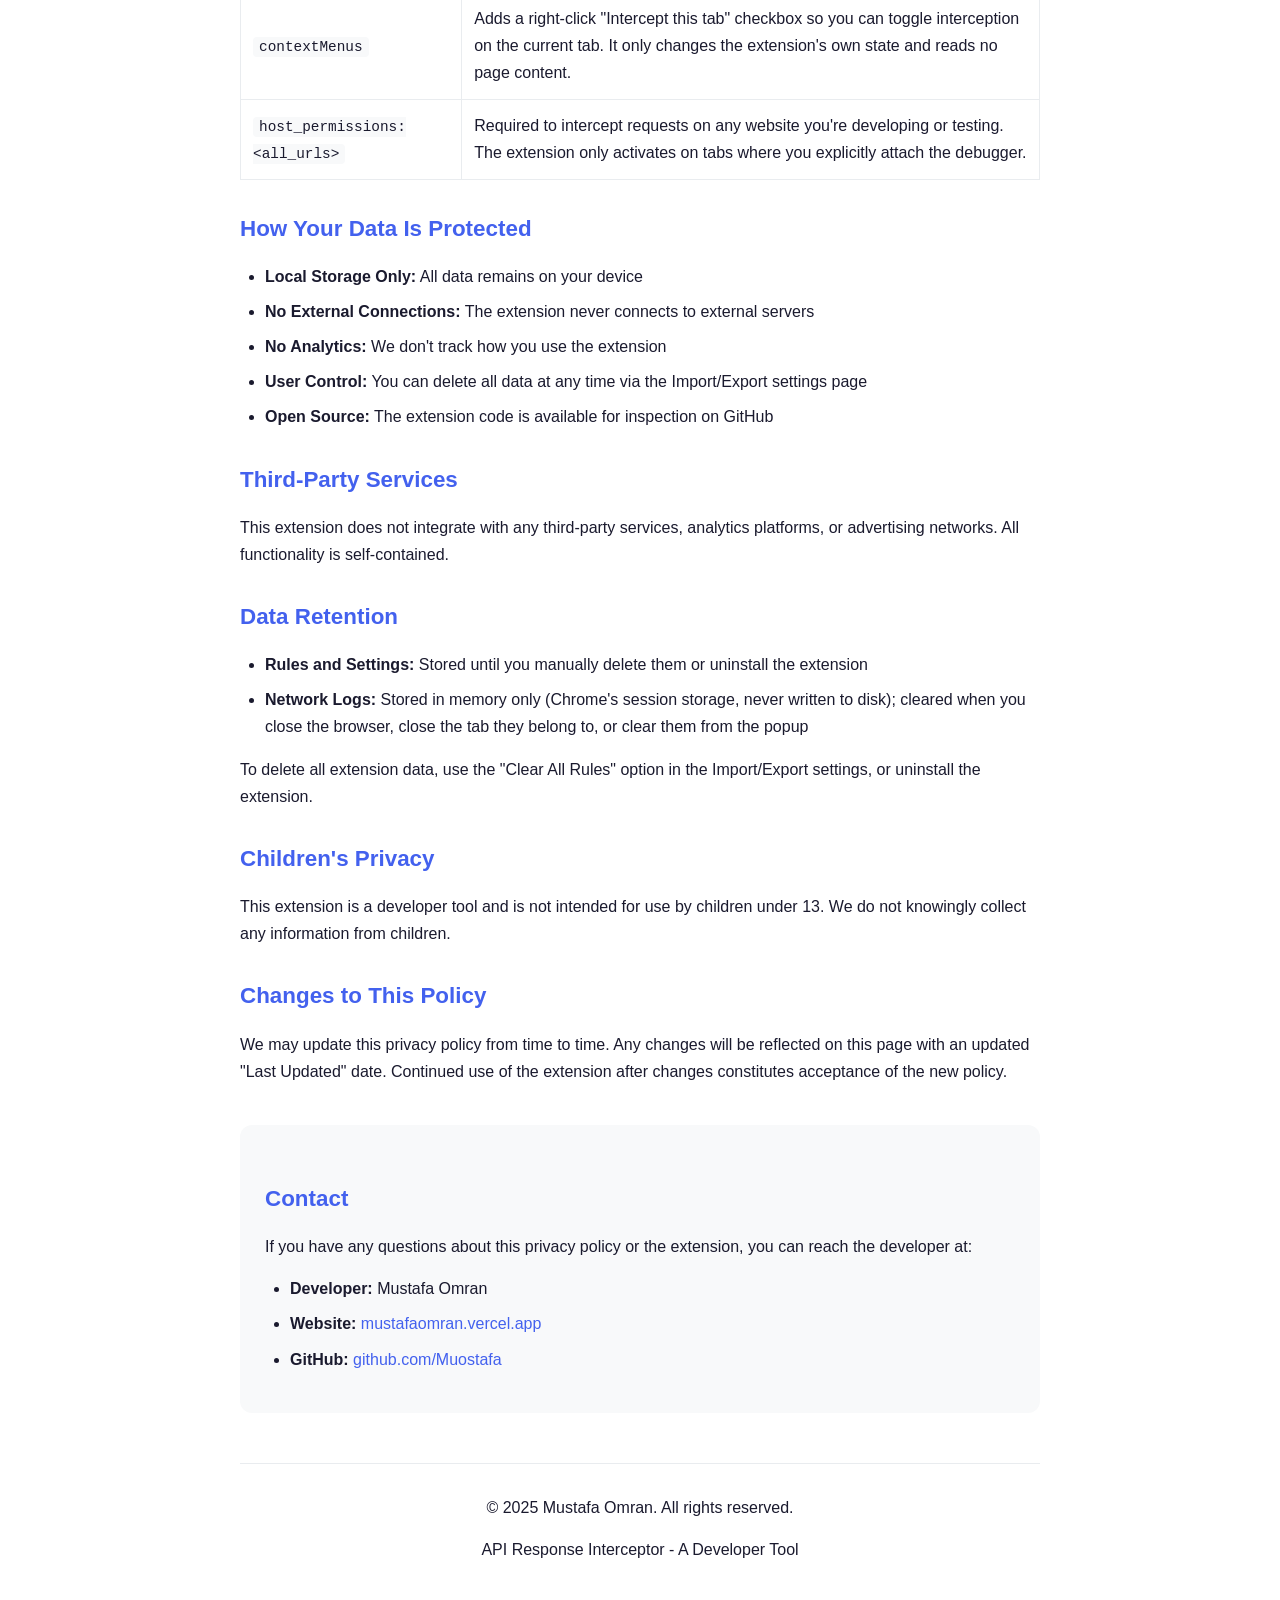
==== commit e55f8053: "feat: add bulk mocking functionality to network logs - Implemented a bulk selection bar in the netwo" ====
--- a/privacy-policy.html
+++ b/privacy-policy.html
@@ -262,7 +262,7 @@
       <h2>Data Retention</h2>
       <ul>
         <li><strong>Rules and Settings:</strong> Stored until you manually delete them or uninstall the extension</li>
-        <li><strong>Network Logs:</strong> Stored in memory only; cleared when browser closes or debugger detaches</li>
+        <li><strong>Network Logs:</strong> Stored in memory only (Chrome's session storage, never written to disk); cleared when you close the browser, close the tab they belong to, or clear them from the popup</li>
       </ul>
       <p>
         To delete all extension data, use the "Clear All Rules" option in the Import/Export settings,
